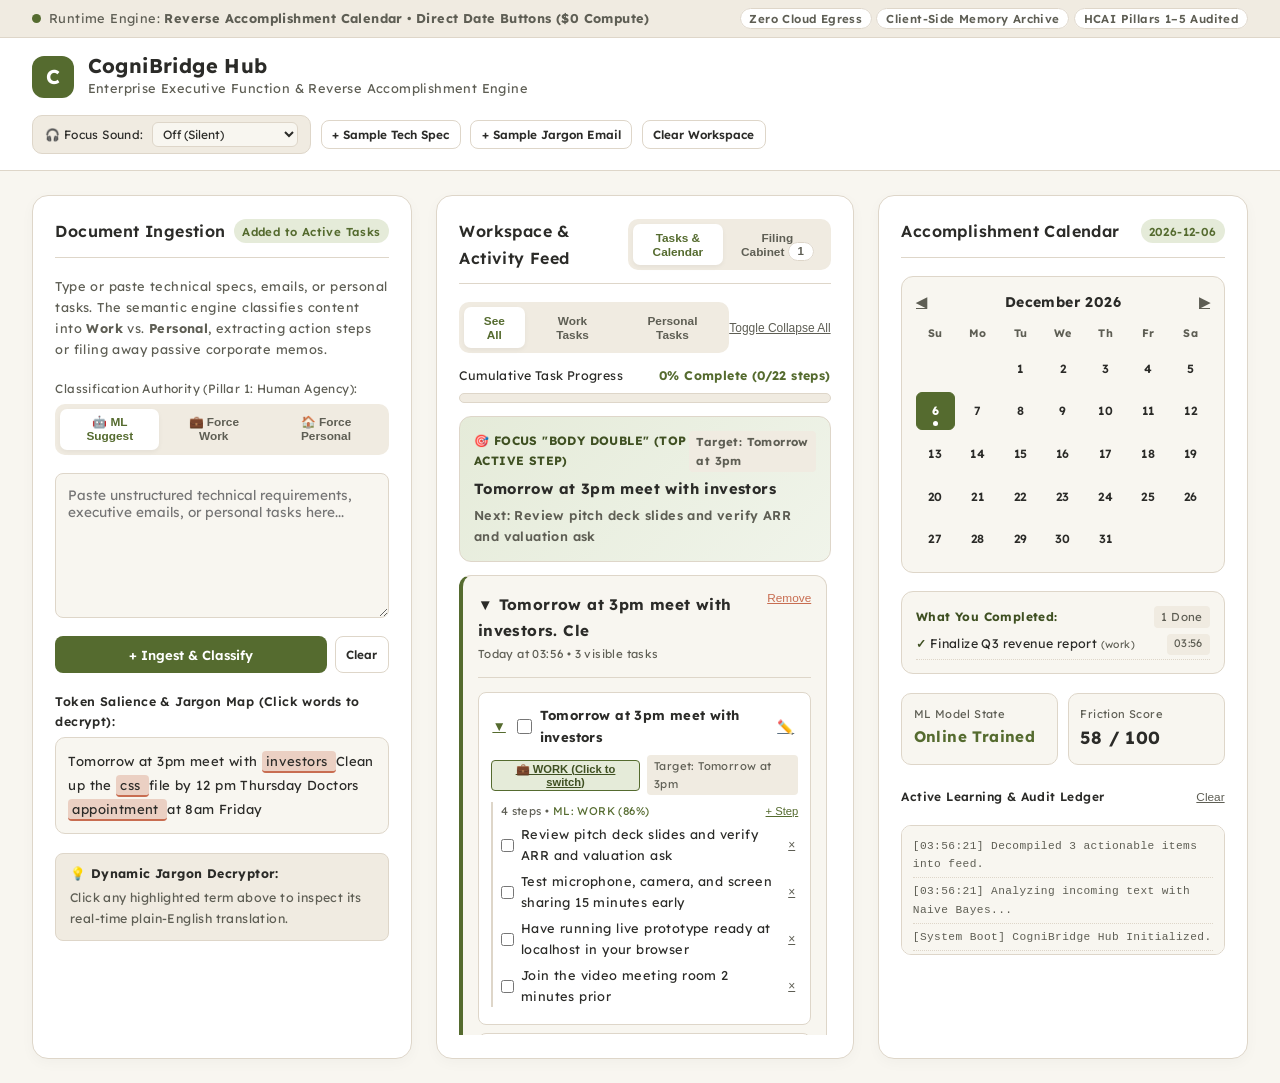
==== neuro-sift/index.html @ 0726fcd7 "All files uploaded to the repository CongiBridge MVP_version 1 has been uploaded." ====
<!DOCTYPE html>
<html lang="en">
<head>
  <meta charset="UTF-8">
  <meta name="viewport" content="width=device-width, initial-scale=1.0">
  <title>CogniBridge Hub — Enterprise Executive Function & Accomplishment Engine</title>

  <!-- Dyslexia-Optimized Typography (Lexend) -->
  <link rel="preconnect" href="https://fonts.googleapis.com">
  <link rel="preconnect" href="https://fonts.gstatic.com" crossorigin>
  <link href="https://fonts.googleapis.com/css2?family=Lexend:wght@300;400;500;600;700&display=swap" rel="stylesheet">

  <!-- Production Modular Stylesheet -->
  <link rel="stylesheet" href="style.css?v=21">
</head>
<body>

  <!-- Top Governance & Runtime Ribbon -->
  <aside class="utility-ribbon" aria-label="System Governance and Runtime Status">
    <div class="ribbon-brand">
      <span class="pulse-indicator"></span>
      <span>Runtime Engine: <strong>Reverse Accomplishment Calendar • Direct Date Buttons ($0 Compute)</strong></span>
    </div>
    <div class="ribbon-tags">
      <span class="badge-tag">Zero Cloud Egress</span>
      <span class="badge-tag">Client-Side Memory Archive</span>
      <span class="badge-tag">HCAI Pillars 1–5 Audited</span>
    </div>
  </aside>

  <!-- Calm Application Header -->
  <header class="app-header">
    <div class="brand">
      <div class="brand-avatar" aria-hidden="true">C</div>
      <div class="brand-text">
        <h1>CogniBridge Hub</h1>
        <p>Enterprise Executive Function & Reverse Accomplishment Engine</p>
      </div>
    </div>

    <div class="header-controls">
      <!-- Ambient Focus Soundscape -->
      <div class="soundscape-bar">
        <span>🎧 Focus Sound:</span>
        <select id="audio-preset">
          <option value="off">Off (Silent)</option>
          <option value="pink">Calming Pink Noise</option>
          <option value="rain">Soft Rain</option>
        </select>
      </div>
      <button class="btn btn-outline btn-sm" id="btn-sample-tech" type="button">+ Sample Tech Spec</button>
      <button class="btn btn-outline btn-sm" id="btn-sample-email" type="button">+ Sample Jargon Email</button>
      <button class="btn btn-outline btn-sm" id="btn-clear-workspace" type="button">Clear Workspace</button>
    </div>
  </header>

  <!-- Main Three-Column Enterprise Grid -->
  <main class="workspace-grid">
    
    <!-- Column 1: Ingestion & Salience Inspector -->
    <section class="card" aria-labelledby="ingestion-heading">
      <div class="card-header">
        <h2 id="ingestion-heading">Document Ingestion</h2>
        <span class="sub-badge" id="detected-intent-badge">Awaiting Input</span>
      </div>

      <p class="description-text">
        Type or paste technical specs, emails, or personal tasks. The semantic engine classifies content into <strong>Work</strong> vs. <strong>Personal</strong>, extracting action steps or filing away passive corporate memos.
      </p>

      <!-- Explicit Human Agency Selector for Domain -->
      <div>
        <label class="section-label" style="display:block; font-size:0.75rem; color:var(--text-muted); margin-bottom:0.35rem;">
          Classification Authority (Pillar 1: Human Agency):
        </label>
        <div class="granularity-bar" id="ingest-domain-selector">
          <button class="mode-tab active" id="domain-mode-auto" type="button">🤖 ML Suggest</button>
          <button class="mode-tab" id="domain-mode-work" type="button">💼 Force Work</button>
          <button class="mode-tab" id="domain-mode-personal" type="button">🏠 Force Personal</button>
        </div>
      </div>

      <textarea id="raw-input" rows="7" placeholder="Paste unstructured technical requirements, executive emails, or personal tasks here...">Tomorrow at 3pm meet with investors. Clean up the css file by 12 pm Thursday. Doctors appointment at 8am Friday.</textarea>

      <div style="display:flex; gap:0.5rem;">
        <button class="btn btn-sage" id="btn-ingest-doc" style="flex:1;">+ Ingest & Classify</button>
        <button class="btn btn-outline btn-sm" id="btn-clear-input">Clear</button>
      </div>

      <div>
        <label class="section-label" style="display:block; font-size:0.78rem; font-weight:600; margin-bottom:0.3rem;">
          Token Salience & Jargon Map (Click words to decrypt):
        </label>
        <div class="heatmap-canvas" id="attention-map">
          Ready for document ingestion...
        </div>
      </div>

      <!-- Plain-English Jargon Decryptor -->
      <div class="jargon-tooltip-card" id="jargon-card">
        <strong>💡 Dynamic Jargon Decryptor:</strong>
        <span id="jargon-text">Click any highlighted term above to inspect its real-time plain-English translation.</span>
      </div>
    </section>

    <!-- Column 2: Dual Mode - Task Workflow & Interactive Filing Cabinet -->
    <section class="card" aria-labelledby="workbench-heading">
      <div class="card-header">
        <h2 id="workbench-heading">Workspace & Activity Feed</h2>
        <div class="granularity-bar" style="margin:0;">
          <button class="mode-tab active" id="tab-view-tasks">Tasks & Calendar</button>
          <button class="mode-tab" id="tab-view-cabinet">Filing Cabinet <span class="badge-tag" id="cabinet-badge-count">0</span></button>
        </div>
      </div>

      <!-- Sub-View 1: TASK WORKFLOW VIEW -->
      <div id="view-tasks-container" style="display:flex; flex-direction:column; gap:0.85rem;">
        
        <!-- Work vs Personal Segmented Filter -->
        <div style="display:flex; justify-content:space-between; align-items:center;">
          <div class="granularity-bar" style="margin:0; flex:1; max-width:340px;">
            <button class="mode-tab active" id="filter-task-all">See All</button>
            <button class="mode-tab" id="filter-task-work">Work Tasks</button>
            <button class="mode-tab" id="filter-task-personal">Personal Tasks</button>
          </div>
          <button class="btn-clear" id="btn-collapse-all-dossiers" style="font-size:0.75rem;">Toggle Collapse All</button>
        </div>

        <!-- Momentum Progress -->
        <div class="momentum-container">
          <div style="display: flex; justify-content: space-between; font-size: 0.78rem;">
            <span>Cumulative Task Progress</span>
            <strong id="momentum-label" style="color:var(--sage-primary);">0% Completed</strong>
          </div>
          <div class="momentum-meter">
            <div class="momentum-fill" id="momentum-bar"></div>
          </div>
        </div>

        <!-- Focus Body Double -->
        <div class="body-double-card" id="body-double-box">
          <div class="body-double-header">
            <span>🎯 FOCUS &quot;BODY DOUBLE&quot; (TOP ACTIVE STEP)</span>
            <span class="time-chip" id="bd-status-tag">Active</span>
          </div>
          <div class="focus-isolate-task" id="bd-task-text">
            No pending tasks. Ingest a document or check history below.
          </div>
        </div>

        <!-- Task Dossier Feed -->
        <div id="dossier-feed-container" style="display:flex; flex-direction:column; gap:0.85rem; max-height:460px; overflow-y:auto; padding-right:0.25rem;">
          <!-- Dynamically injected task dossiers -->
        </div>
      </div>

      <!-- Sub-View 2: INTERACTIVE FILING CABINET VIEW -->
      <div id="view-cabinet-container" style="display:none; flex-direction:column; gap:0.85rem;">
        <div style="display:flex; justify-content:space-between; align-items:center;">
          <input type="text" id="cabinet-search" placeholder="Search saved emails, memos, and policies..." style="flex:1; padding:0.45rem 0.75rem; font-size:0.82rem;">
        </div>

        <div id="cabinet-list-container" style="display:flex; flex-direction:column; gap:0.85rem; max-height:560px; overflow-y:auto; padding-right:0.25rem;">
          <!-- Dynamically injected filing cabinet cards -->
        </div>
      </div>
    </section>

    <!-- Column 3: Reverse Accomplishment Calendar & XAI Telemetry -->
    <section class="card" aria-labelledby="telemetry-heading">
      <div class="card-header">
        <h2 id="telemetry-heading">Accomplishment Calendar</h2>
        <span class="sub-badge" id="cal-selected-label">Today</span>
      </div>

      <!-- Reverse "Done Log" Calendar Module (Dates act directly as buttons) -->
      <div class="calendar-wrapper">
        <div class="calendar-nav">
          <button class="btn-clear" id="cal-prev-month" style="font-size:0.9rem; font-weight:bold;" title="Previous Month">◀</button>
          <strong id="cal-month-year" style="font-size:0.88rem;">Month Year</strong>
          <button class="btn-clear" id="cal-next-month" style="font-size:0.9rem; font-weight:bold;" title="Next Month">▶</button>
        </div>
        <div class="calendar-grid" id="calendar-days-grid" role="grid" aria-label="Accomplishment Dates">
          <!-- Calendar Days Injected by script -->
        </div>
      </div>

      <!-- Historical Accomplishment Ledger for Selected Day -->
      <div class="accomplishment-docket">
        <div style="display:flex; justify-content:space-between; align-items:center; margin-bottom:0.35rem;">
          <span style="font-size:0.75rem; font-weight:700; color:var(--sage-dark);" id="done-log-header">What You Completed:</span>
          <span class="time-chip" id="done-count-badge">0 Done</span>
        </div>
        <ul class="accomplishment-list" id="accomplishment-items-list">
          <li style="color:var(--text-muted); font-size:0.78rem; list-style:none;">Click any calendar date button above to open its Day Page.</li>
        </ul>
      </div>

      <!-- XAI Telemetry -->
      <div class="telemetry-grid">
        <div class="metric-card">
          <span class="metric-title">ML Model State</span>
          <strong class="metric-value" id="val-ml-state" style="font-size:0.95rem; color:var(--sage-primary);">Online Trained</strong>
        </div>
        <div class="metric-card">
          <span class="metric-title">Friction Score</span>
          <strong class="metric-value" id="val-friction">0 / 100</strong>
        </div>
      </div>

      <div style="display:flex; justify-content:space-between; align-items:center; margin-top:0.25rem;">
        <span style="font-size:0.75rem; font-weight:600;">Active Learning & Audit Ledger</span>
        <button class="btn-clear" id="btn-clear-log">Clear</button>
      </div>
      <div class="ledger-terminal" id="audit-log">
        <div class="ledger-row">[System Boot] CogniBridge Hub Initialized.</div>
      </div>
    </section>

  </main>

  <!-- Full-Page Day Dossier & Memory Archive Modal -->
  <div class="day-modal-overlay" id="day-modal-overlay" role="dialog" aria-modal="true" aria-labelledby="modal-day-title">
    <div class="day-modal-container">
      <div class="day-modal-header">
        <div>
          <h2 id="modal-day-title" style="font-size:1.15rem; font-weight:700;">Day Dossier</h2>
          <small style="color:var(--text-muted); font-size:0.75rem;">Reverse Accomplishment Archive & Date-Bound Artifact Vault</small>
        </div>
        <button class="btn btn-outline btn-sm" id="btn-close-day-modal">Close [✕]</button>
      </div>
      
      <div class="day-modal-body">
        <!-- Left: Completed Tasks & Day Notes -->
        <div class="modal-section-card">
          <div style="display:flex; justify-content:space-between; align-items:center;">
            <h3 style="font-size:0.95rem; font-weight:600; color:var(--sage-dark);">Accomplishments On This Date</h3>
            <span class="time-chip" id="modal-done-count">0 Completed</span>
          </div>
          <ul id="modal-accomplishment-list" style="list-style:none; display:flex; flex-direction:column; gap:0.4rem; max-height:180px; overflow-y:auto; padding-right:0.25rem;">
            <!-- Injected by script -->
          </ul>

          <div style="margin-top:0.5rem; display:flex; flex-direction:column; gap:0.35rem;">
            <label style="font-size:0.78rem; font-weight:600; color:var(--text-main);">Personal Day Note / Memory Journal:</label>
            <textarea id="modal-day-notes" rows="4" placeholder="Write any memories, details of how the day went, or reminders to look back on forever..."></textarea>
            <button class="btn btn-sage btn-sm" id="btn-save-day-notes" style="align-self:flex-end;">Save Memory Note</button>
          </div>
        </div>

        <!-- Right: Memory Artifact & Document Vault -->
        <div class="modal-section-card">
          <div style="display:flex; justify-content:space-between; align-items:center;">
            <h3 style="font-size:0.95rem; font-weight:600; color:var(--slate-blue);">Memory Vault (Scanned Cards & Documents)</h3>
            <span class="time-chip" id="modal-artifact-count">0 Saved</span>
          </div>

          <p class="description-text" style="font-size:0.75rem;">
            Upload scanned birthday cards, certificates, photos, or documents to store them permanently with this date.
          </p>

          <!-- Dropzone -->
          <div class="file-dropzone" id="modal-file-dropzone">
            <span style="font-size:1.5rem; display:block; margin-bottom:0.25rem;">📎</span>
            <strong style="font-size:0.82rem; color:var(--text-main);">Click or Drag & Drop File to Store</strong>
            <small style="display:block; color:var(--text-muted); font-size:0.7rem;">Supports JPG, PNG, WEBP, PDF (Stored in browser vault)</small>
            <input type="file" id="modal-file-input" style="display:none;" accept="image/*,application/pdf">
          </div>

          <!-- Gallery Preview Grid -->
          <div class="gallery-grid" id="modal-gallery-grid">
            <!-- Uploaded thumbnails injected here -->
          </div>
        </div>
      </div>
    </div>
  </div>

  <!-- Linked to external clean app.js -->
  <script src="app.js"></script>
</body>
</html>
---- neuro-sift/style.css ----
/* ==========================================================================
   CogniBridge Hub — Production Design System (WCAG AAA Neuro-Inclusive)
   Genuine CSS Stylesheet (Warm Linen, Sage Green & Terracotta)
   ========================================================================== */

:root {
  --bg-canvas: #f8f6f0;
  --bg-surface: #ffffff;
  --bg-subtle: #f0ebe1;
  --border-line: #ded6c9;
  --border-focus: #7a8270;

  --sage-primary: #556b2f;
  --sage-dark: #3f5022;
  --sage-soft: #e5ebd9;
  --terracotta: #c86d51;
  --terracotta-dark: #b05c42;
  --terracotta-soft: #faeee9;
  --slate-blue: #5b7082;
  --slate-soft: #eaf0f5;

  --text-main: #2b2b28;
  --text-muted: #5e5e54;
  --font-family: 'Lexend', -apple-system, BlinkMacSystemFont, "Segoe UI", sans-serif;
}

* { 
  box-sizing: border-box; 
  margin: 0; 
  padding: 0; 
}

body {
  background-color: var(--bg-canvas) !important;
  color: var(--text-main);
  font-family: var(--font-family);
  line-height: 1.65;
  letter-spacing: 0.025em;
  min-height: 100vh;
  display: flex;
  flex-direction: column;
  -webkit-font-smoothing: antialiased;
}

/* Ribbon */
.utility-ribbon {
  background: var(--bg-subtle);
  border-bottom: 1px solid var(--border-line);
  padding: 0.5rem 2rem;
  font-size: 0.8rem;
  color: var(--text-muted);
  display: flex;
  justify-content: space-between;
  align-items: center;
  flex-wrap: wrap;
  gap: 0.5rem;
}

.ribbon-brand { 
  display: flex; 
  align-items: center; 
  gap: 0.5rem; 
}

.pulse-indicator { 
  width: 9px; 
  height: 9px; 
  border-radius: 50%; 
  background: var(--sage-primary); 
  display: inline-block; 
}

.badge-tag { 
  background: var(--bg-surface); 
  border: 1px solid var(--border-line); 
  padding: 0.15rem 0.55rem; 
  border-radius: 999px; 
  font-size: 0.72rem; 
  font-weight: 600; 
  color: var(--text-muted); 
}

/* Header */
.app-header {
  background: var(--bg-surface);
  border-bottom: 1px solid var(--border-line);
  padding: 1rem 2rem;
  display: flex;
  justify-content: space-between;
  align-items: center;
  flex-wrap: wrap;
  gap: 1rem;
}

.brand { 
  display: flex; 
  align-items: center; 
  gap: 0.85rem; 
}

.brand-avatar { 
  width: 42px; 
  height: 42px; 
  background: var(--sage-primary); 
  color: #fff; 
  border-radius: 12px; 
  display: grid; 
  place-items: center; 
  font-size: 1.25rem; 
  font-weight: 700; 
}

.brand-text h1 { 
  font-size: 1.25rem; 
  font-weight: 700; 
  line-height: 1.2; 
}

.brand-text p { 
  font-size: 0.8rem; 
  color: var(--text-muted); 
}

.header-controls { 
  display: flex; 
  gap: 0.6rem; 
  align-items: center; 
}

/* Soundscape Bar */
.soundscape-bar {
  background: var(--bg-subtle);
  border: 1px solid var(--border-line);
  padding: 0.35rem 0.75rem;
  border-radius: 10px;
  display: flex;
  align-items: center;
  gap: 0.5rem;
  font-size: 0.75rem;
}

.soundscape-bar select { 
  padding: 0.2rem 0.4rem; 
  font-size: 0.75rem; 
  border-radius: 6px; 
}

/* Grid Layout */
.workspace-grid {
  flex: 1;
  max-width: 1560px;
  width: 100%;
  margin: 0 auto;
  padding: 1.5rem 2rem;
  display: grid;
  grid-template-columns: 380px 1fr 370px;
  gap: 1.5rem;
}

@media (max-width: 1200px) {
  .workspace-grid { 
    grid-template-columns: 1fr; 
    padding: 1rem; 
  }
}

.card {
  background: var(--bg-surface);
  border: 1px solid var(--border-line);
  border-radius: 16px;
  padding: 1.4rem;
  display: flex;
  flex-direction: column;
  gap: 1.15rem;
  box-shadow: 0 4px 14px rgba(43, 43, 40, 0.03);
}

.card-header {
  display: flex;
  justify-content: space-between;
  align-items: center;
  border-bottom: 1px solid var(--border-line);
  padding-bottom: 0.75rem;
}

.card-header h2 { 
  font-size: 1rem; 
  font-weight: 600; 
}

.sub-badge { 
  font-size: 0.72rem; 
  font-weight: 600; 
  color: var(--sage-primary); 
  background: var(--sage-soft); 
  padding: 0.15rem 0.5rem; 
  border-radius: 999px; 
}

.description-text { 
  font-size: 0.8rem; 
  color: var(--text-muted); 
}

/* Forms & Buttons */
textarea, input, select {
  font-family: inherit;
  background: var(--bg-canvas);
  border: 1px solid var(--border-line);
  color: var(--text-main);
  padding: 0.75rem;
  border-radius: 8px;
  font-size: 0.85rem;
}

.btn {
  font-family: inherit;
  font-weight: 600;
  font-size: 0.82rem;
  border: none;
  border-radius: 8px;
  padding: 0.65rem 1.15rem;
  cursor: pointer;
  display: inline-flex;
  align-items: center;
  justify-content: center;
  gap: 0.35rem;
  transition: all 0.15s ease-in-out;
}

.btn-sage { 
  background: var(--sage-primary); 
  color: #fff; 
  width: 100%; 
}
.btn-sage:hover { background: var(--sage-dark); }

.btn-clay { 
  background: var(--terracotta); 
  color: #fff; 
}
.btn-clay:hover { background: var(--terracotta-dark); }

.btn-outline { 
  background: transparent; 
  border: 1px solid var(--border-line); 
  color: var(--text-main); 
}
.btn-outline:hover { background: var(--bg-subtle); }

.btn-sm { 
  padding: 0.35rem 0.65rem; 
  font-size: 0.74rem; 
}

.btn-clear { 
  background: transparent; 
  border: none; 
  color: var(--text-muted); 
  cursor: pointer; 
  font-size: 0.74rem; 
  text-decoration: underline; 
}

/* Filter Tabs */
.granularity-bar {
  display: flex;
  gap: 0.35rem;
  background: var(--bg-subtle);
  padding: 0.3rem;
  border-radius: 10px;
}

.mode-tab {
  background: transparent;
  border: none;
  padding: 0.4rem 0.75rem;
  border-radius: 7px;
  font-size: 0.74rem;
  font-weight: 600;
  color: var(--text-muted);
  cursor: pointer;
  transition: all 0.15s ease;
}

.mode-tab.active {
  background: var(--bg-surface);
  color: var(--sage-primary);
  box-shadow: 0 2px 5px rgba(0,0,0,0.05);
}

/* Body Double */
.body-double-card {
  background: linear-gradient(135deg, var(--sage-soft), #f0f4ea);
  border: 1px solid var(--border-line);
  border-radius: 12px;
  padding: 0.85rem;
  display: flex;
  flex-direction: column;
  gap: 0.35rem;
}

.body-double-header { 
  display: flex; 
  justify-content: space-between; 
  align-items: center; 
  font-size: 0.75rem; 
  font-weight: 700; 
  color: var(--sage-dark); 
}

.focus-isolate-task { 
  font-size: 0.92rem; 
  font-weight: 600; 
  color: var(--text-main); 
}

.time-chip { 
  font-size: 0.72rem; 
  background: var(--bg-subtle); 
  color: var(--text-muted); 
  padding: 0.1rem 0.45rem; 
  border-radius: 4px; 
}

/* Momentum Meter */
.momentum-container { 
  display: flex; 
  flex-direction: column; 
  gap: 0.35rem; 
}

.momentum-meter { 
  height: 10px; 
  background: var(--bg-subtle); 
  border-radius: 999px; 
  overflow: hidden; 
  border: 1px solid var(--border-line); 
}

.momentum-fill { 
  height: 100%; 
  width: 0%; 
  background: var(--sage-primary); 
  border-radius: 999px; 
  transition: width 0.35s ease; 
}

/* Task Cards */
.task-card {
  background: var(--bg-canvas);
  border: 1px solid var(--border-line);
  border-radius: 12px;
  padding: 0.9rem;
  display: flex;
  flex-direction: column;
  gap: 0.5rem;
}

.task-card-header { 
  display: flex; 
  justify-content: space-between; 
  align-items: flex-start; 
  gap: 0.5rem; 
}

.subtask-row { 
  display: flex; 
  align-items: center; 
  gap: 0.5rem; 
  font-size: 0.82rem; 
  cursor: pointer; 
}

.subtask-row input[type="checkbox"] { 
  accent-color: var(--sage-primary); 
  width: 17px; 
  height: 17px; 
}

/* Calendar */
.calendar-wrapper {
  background: var(--bg-canvas);
  border: 1px solid var(--border-line);
  border-radius: 12px;
  padding: 0.85rem;
  display: flex;
  flex-direction: column;
  gap: 0.6rem;
}

.calendar-nav { 
  display: flex; 
  justify-content: space-between; 
  align-items: center; 
}

.calendar-grid {
  display: grid;
  grid-template-columns: repeat(7, 1fr);
  gap: 4px;
  text-align: center;
}

.cal-header-day { 
  font-size: 0.68rem; 
  font-weight: 700; 
  color: var(--text-muted); 
  padding: 2px 0; 
}

.cal-cell {
  aspect-ratio: 1;
  font-size: 0.74rem;
  font-weight: 600;
  border-radius: 6px;
  display: flex;
  flex-direction: column;
  align-items: center;
  justify-content: center;
  cursor: pointer;
  position: relative;
  border: 1px solid transparent;
  transition: all 0.15s ease;
}

.cal-cell:hover { 
  background: var(--bg-subtle); 
  border-color: var(--sage-primary);
}

.cal-cell.today { 
  border-color: var(--sage-primary); 
  font-weight: 800; 
}

.cal-cell.selected { 
  background: var(--sage-primary) !important; 
  color: #fff !important; 
}

.cal-cell.has-activity::after {
  content: "";
  width: 5px;
  height: 5px;
  background: var(--terracotta);
  border-radius: 50%;
  position: absolute;
  bottom: 3px;
}

.cal-cell.selected.has-activity::after { 
  background: #fff; 
}

.accomplishment-docket {
  background: var(--bg-canvas);
  border: 1px solid var(--border-line);
  border-radius: 12px;
  padding: 0.85rem;
  max-height: 180px;
  overflow-y: auto;
}

.accomplishment-list { 
  list-style: none; 
  display: flex; 
  flex-direction: column; 
  gap: 0.35rem; 
}

.accomplishment-item {
  font-size: 0.78rem;
  display: flex;
  justify-content: space-between;
  align-items: center;
  padding-bottom: 0.25rem;
  border-bottom: 1px dotted var(--border-line);
}

/* Day Dossier Modal */
.day-modal-overlay {
  position: fixed;
  top: 0;
  left: 0;
  width: 100vw;
  height: 100vh;
  background: rgba(43, 43, 40, 0.45);
  backdrop-filter: blur(4px);
  display: none;
  justify-content: center;
  align-items: center;
  z-index: 1000;
  padding: 1.5rem;
}

.day-modal-overlay.active { 
  display: flex; 
}

.day-modal-container {
  background: var(--bg-canvas);
  border: 1px solid var(--border-line);
  border-radius: 18px;
  max-width: 950px;
  width: 100%;
  max-height: 90vh;
  display: flex;
  flex-direction: column;
  box-shadow: 0 16px 36px rgba(0, 0, 0, 0.15);
  overflow: hidden;
}

.day-modal-header {
  background: var(--bg-surface);
  border-bottom: 1px solid var(--border-line);
  padding: 1.25rem 2rem;
  display: flex;
  justify-content: space-between;
  align-items: center;
}

.day-modal-body {
  padding: 1.5rem 2rem;
  overflow-y: auto;
  display: grid;
  grid-template-columns: 1fr 1fr;
  gap: 1.5rem;
}

@media (max-width: 768px) {
  .day-modal-body { grid-template-columns: 1fr; }
}

.modal-section-card {
  background: var(--bg-surface);
  border: 1px solid var(--border-line);
  border-radius: 12px;
  padding: 1.2rem;
  display: flex;
  flex-direction: column;
  gap: 0.85rem;
}

.file-dropzone {
  border: 2px dashed var(--border-line);
  border-radius: 10px;
  padding: 1.5rem 1rem;
  text-align: center;
  background: var(--bg-canvas);
  cursor: pointer;
  transition: border-color 0.2s ease, background 0.2s ease;
}

.file-dropzone:hover {
  border-color: var(--sage-primary);
  background: var(--sage-soft);
}

.gallery-grid {
  display: grid;
  grid-template-columns: repeat(auto-fill, minmax(110px, 1fr));
  gap: 0.75rem;
  margin-top: 0.5rem;
  max-height: 240px;
  overflow-y: auto;
}

.gallery-item {
  position: relative;
  border-radius: 8px;
  overflow: hidden;
  border: 1px solid var(--border-line);
  aspect-ratio: 1;
  background: var(--bg-subtle);
  display: flex;
  align-items: center;
  justify-content: center;
}

.gallery-item img {
  width: 100%;
  height: 100%;
  object-fit: cover;
  cursor: pointer;
}

.gallery-item .btn-del-photo {
  position: absolute;
  top: 4px;
  right: 4px;
  background: rgba(0, 0, 0, 0.65);
  color: #fff;
  border: none;
  border-radius: 50%;
  width: 22px;
  height: 22px;
  font-size: 0.7rem;
  cursor: pointer;
  display: flex;
  align-items: center;
  justify-content: center;
}

.gallery-item .doc-fallback {
  font-size: 0.72rem;
  text-align: center;
  padding: 0.5rem;
  color: var(--text-main);
  word-break: break-all;
}

/* Heatmap & Telemetry */
.heatmap-canvas {
  background: var(--bg-canvas);
  border: 1px solid var(--border-line);
  border-radius: 10px;
  padding: 0.75rem;
  min-height: 90px;
  max-height: 150px;
  overflow-y: auto;
  font-size: 0.82rem;
  line-height: 1.8;
}

.token-high { 
  background-color: rgba(200, 109, 81, 0.28); 
  border-bottom: 2px solid var(--terracotta); 
  padding: 2px 4px; 
  border-radius: 4px; 
  cursor: pointer; 
}

.token-med { 
  background-color: rgba(217, 119, 6, 0.22); 
  padding: 2px 4px; 
  border-radius: 4px; 
  cursor: pointer; 
}

.jargon-tooltip-card {
  background: var(--bg-subtle);
  border: 1px solid var(--border-line);
  border-radius: 8px;
  padding: 0.65rem 0.85rem;
  font-size: 0.78rem;
  color: var(--text-muted);
}
.jargon-tooltip-card strong { 
  color: var(--text-main); 
  display: block; 
  margin-bottom: 0.2rem; 
}

.telemetry-grid { 
  display: grid; 
  grid-template-columns: 1fr 1fr; 
  gap: 0.65rem; 
}

.metric-card { 
  background: var(--bg-canvas); 
  border: 1px solid var(--border-line); 
  border-radius: 10px; 
  padding: 0.7rem; 
}

.metric-title { 
  display: block; 
  font-size: 0.7rem; 
  color: var(--text-muted); 
}

.metric-value { 
  font-size: 1.1rem; 
  font-weight: 700; 
  color: var(--text-main); 
}

.ledger-terminal {
  background: var(--bg-canvas);
  border: 1px solid var(--border-line);
  border-radius: 10px;
  padding: 0.65rem;
  font-family: monospace;
  font-size: 0.7rem;
  color: var(--text-muted);
  height: 130px;
  overflow-y: auto;
  display: flex;
  flex-direction: column;
  gap: 0.3rem;
}

.ledger-row { 
  border-bottom: 1px dotted var(--border-line); 
  padding-bottom: 0.2rem; 
}
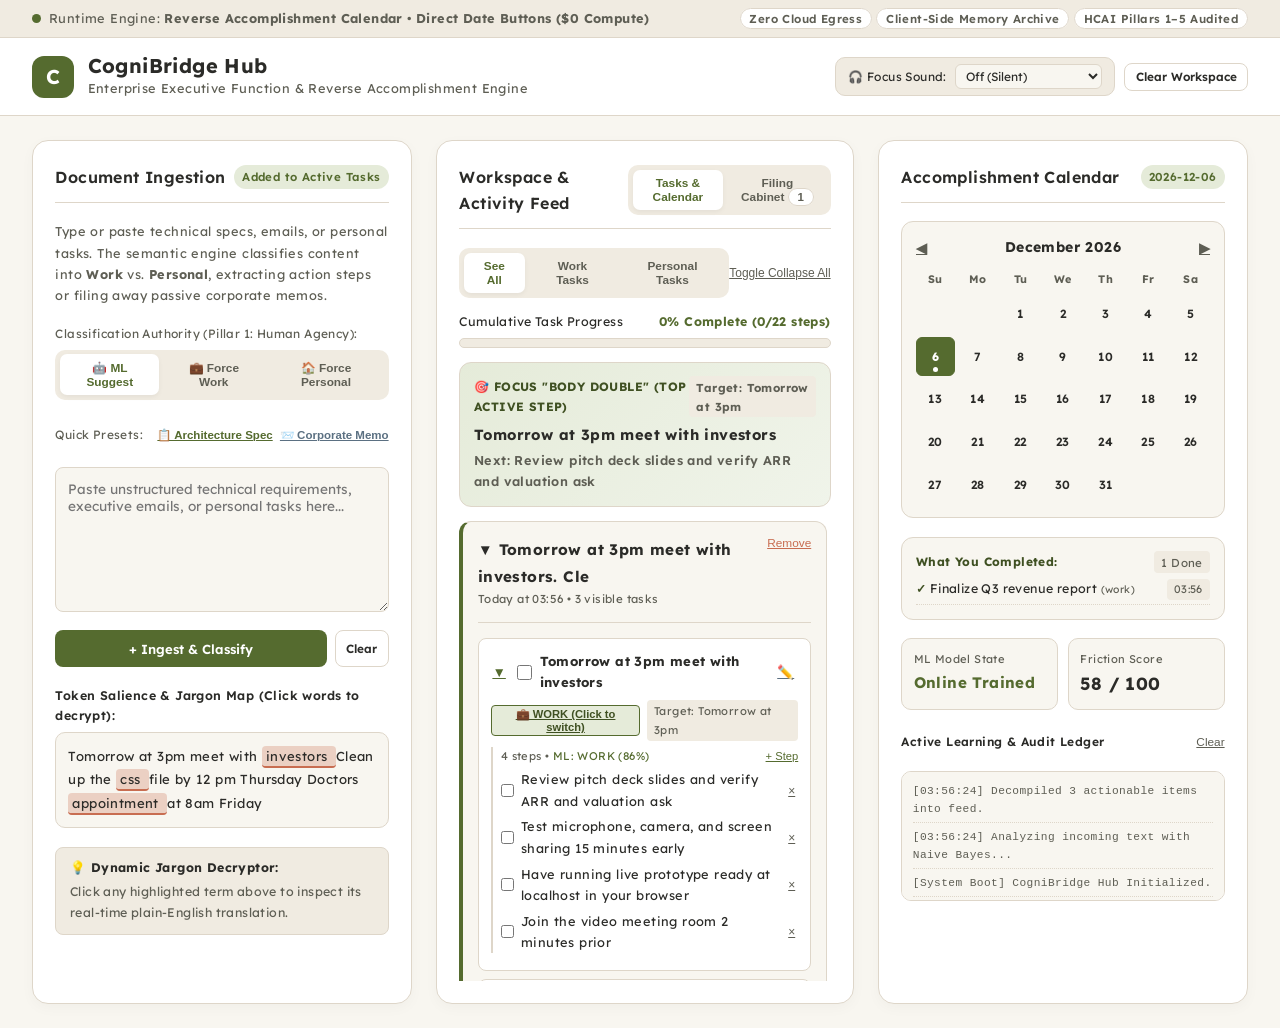
==== commit 3306ff00: "Updated index.html changed demo buttons to be more professional looking instead of making it feel li" ====
--- a/neuro-sift/index.html
+++ b/neuro-sift/index.html
@@ -11,7 +11,7 @@
   <link href="https://fonts.googleapis.com/css2?family=Lexend:wght@300;400;500;600;700&display=swap" rel="stylesheet">
 
   <!-- Production Modular Stylesheet -->
-  <link rel="stylesheet" href="style.css?v=21">
+  <link rel="stylesheet" href="style.css?v=22">
 </head>
 <body>
 
@@ -48,8 +48,6 @@
           <option value="rain">Soft Rain</option>
         </select>
       </div>
-      <button class="btn btn-outline btn-sm" id="btn-sample-tech" type="button">+ Sample Tech Spec</button>
-      <button class="btn btn-outline btn-sm" id="btn-sample-email" type="button">+ Sample Jargon Email</button>
       <button class="btn btn-outline btn-sm" id="btn-clear-workspace" type="button">Clear Workspace</button>
     </div>
   </header>
@@ -80,6 +78,15 @@
         </div>
       </div>
 
+      <!-- Commercial Quick Presets Bar -->
+      <div style="display:flex; justify-content:space-between; align-items:center; margin-top:0.4rem; margin-bottom:0.25rem;">
+        <label style="font-size:0.75rem; color:var(--text-muted);">Quick Presets:</label>
+        <div style="display:flex; gap:0.45rem;">
+          <button class="btn-clear" id="btn-sample-tech" type="button" style="font-size:0.72rem; color:var(--sage-primary); font-weight:700;">📋 Architecture Spec</button>
+          <button class="btn-clear" id="btn-sample-email" type="button" style="font-size:0.72rem; color:var(--slate-blue); font-weight:700;">📨 Corporate Memo</button>
+        </div>
+      </div>
+
       <textarea id="raw-input" rows="7" placeholder="Paste unstructured technical requirements, executive emails, or personal tasks here...">Tomorrow at 3pm meet with investors. Clean up the css file by 12 pm Thursday. Doctors appointment at 8am Friday.</textarea>
 
       <div style="display:flex; gap:0.5rem;">
@@ -192,7 +199,7 @@
           <span class="time-chip" id="done-count-badge">0 Done</span>
         </div>
         <ul class="accomplishment-list" id="accomplishment-items-list">
-          <li style="color:var(--text-muted); font-size:0.78rem; list-style:none;">Click any calendar date button above to open its Day Page.</li>
+          <li style="color:var(--text-muted); font-size:0.78rem; list-style:none;">Click any calendar date button above to view accomplishments or open the Day Page.</li>
         </ul>
       </div>
 
@@ -238,7 +245,7 @@
             <span class="time-chip" id="modal-done-count">0 Completed</span>
           </div>
           <ul id="modal-accomplishment-list" style="list-style:none; display:flex; flex-direction:column; gap:0.4rem; max-height:180px; overflow-y:auto; padding-right:0.25rem;">
-            <!-- Injected by script -->
+            <!-- Injected by app.js -->
           </ul>
 
           <div style="margin-top:0.5rem; display:flex; flex-direction:column; gap:0.35rem;">
